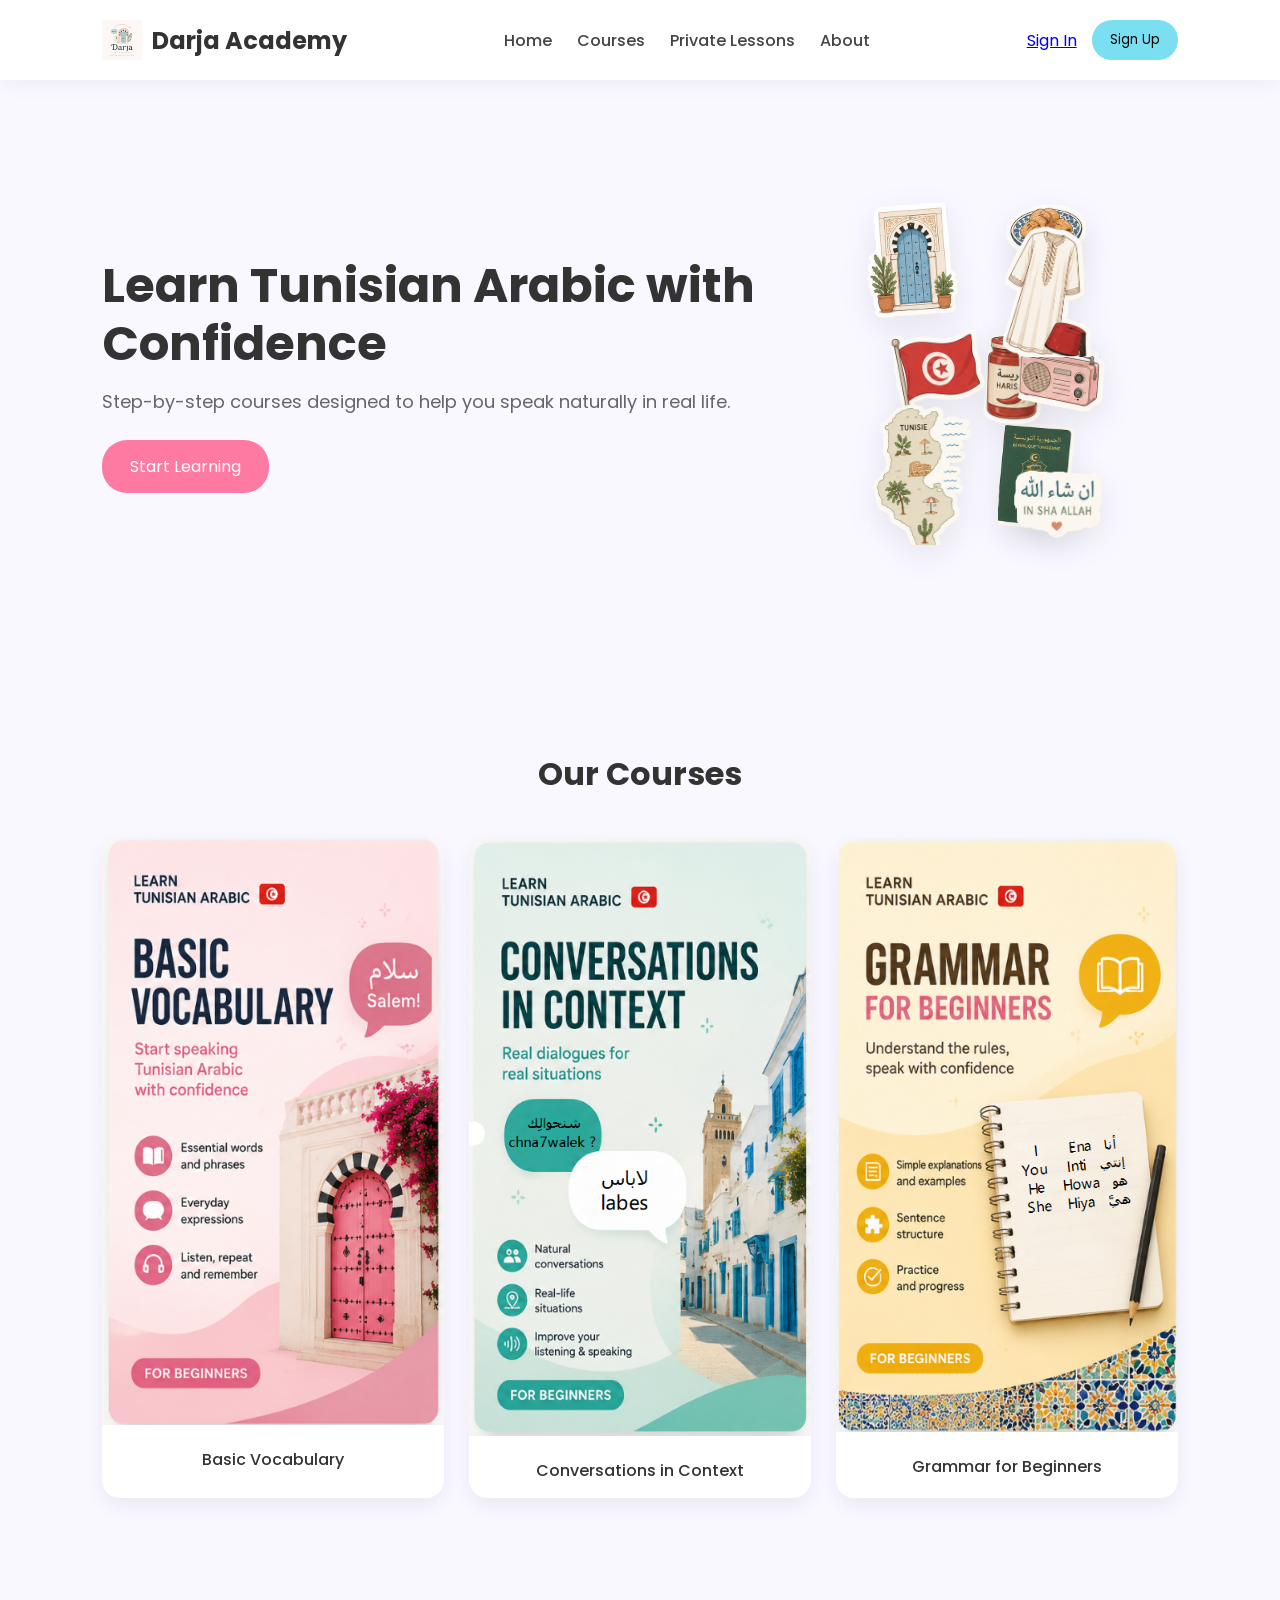
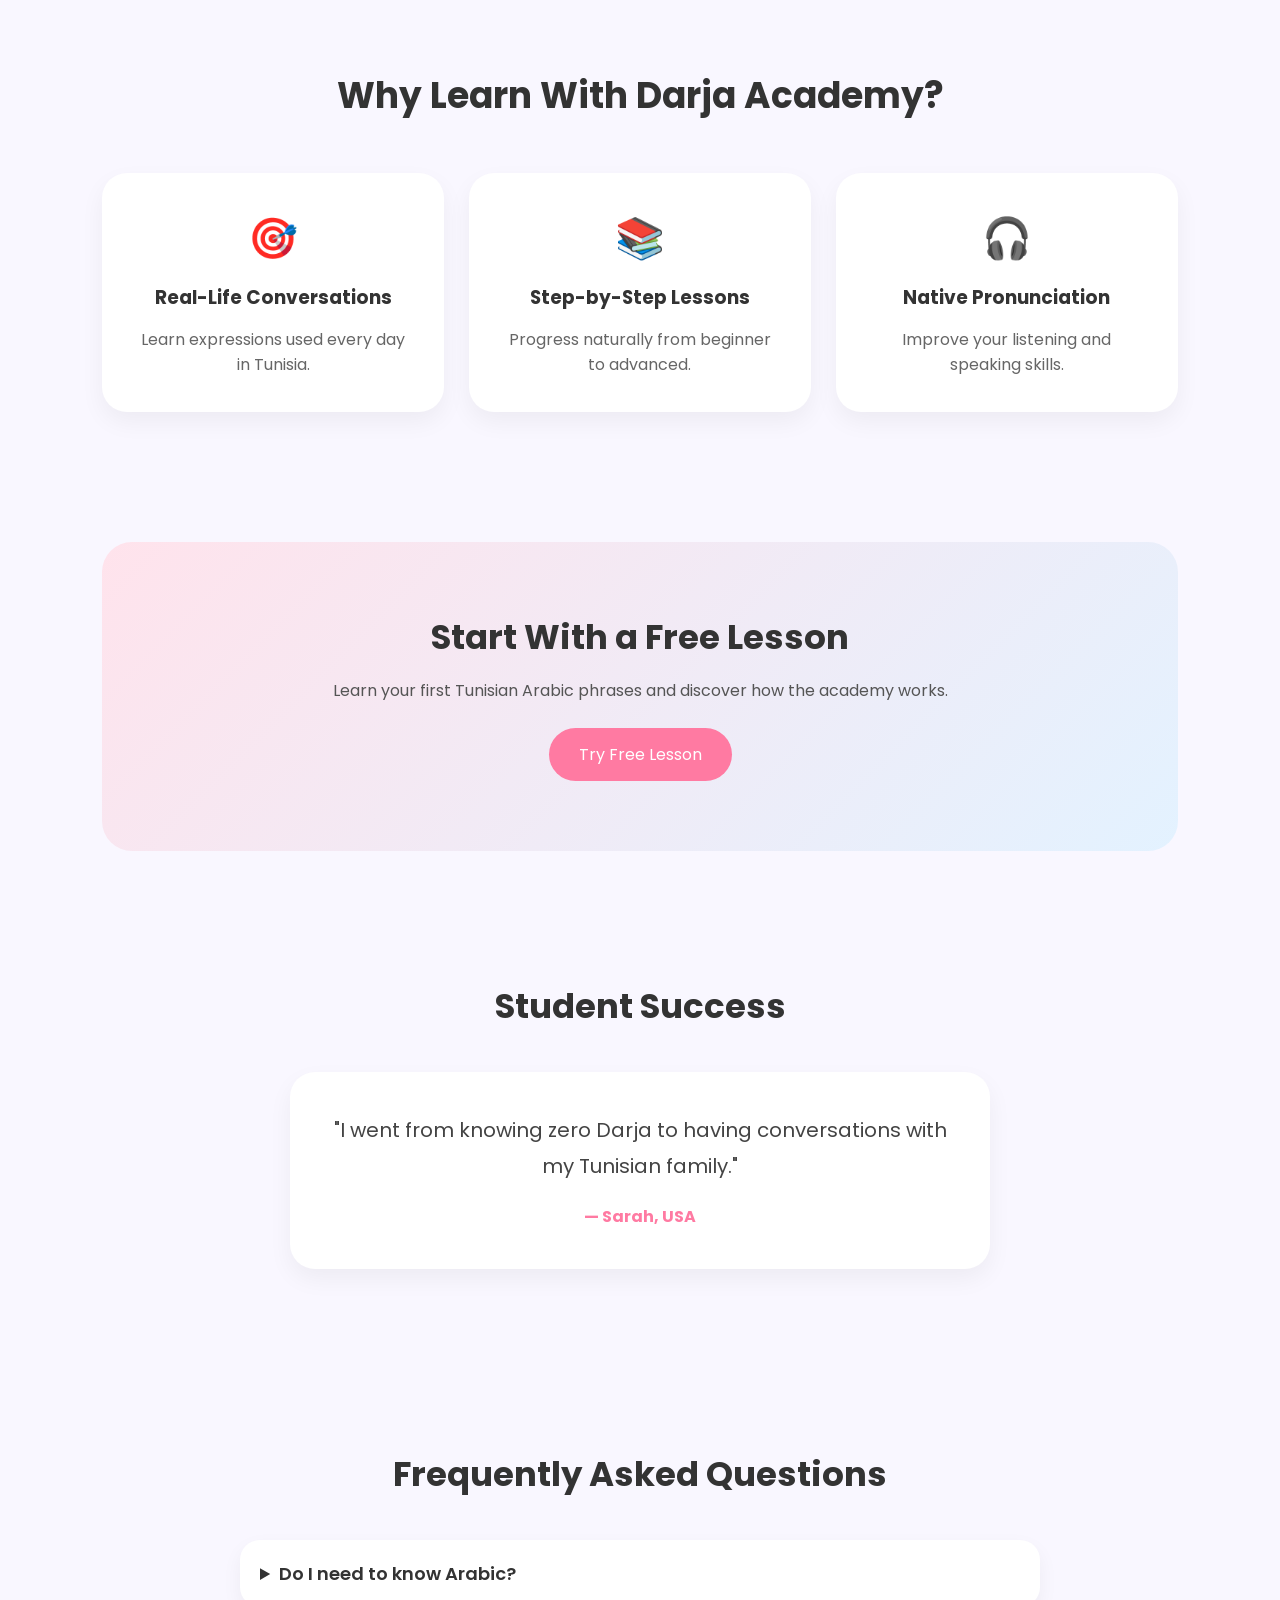
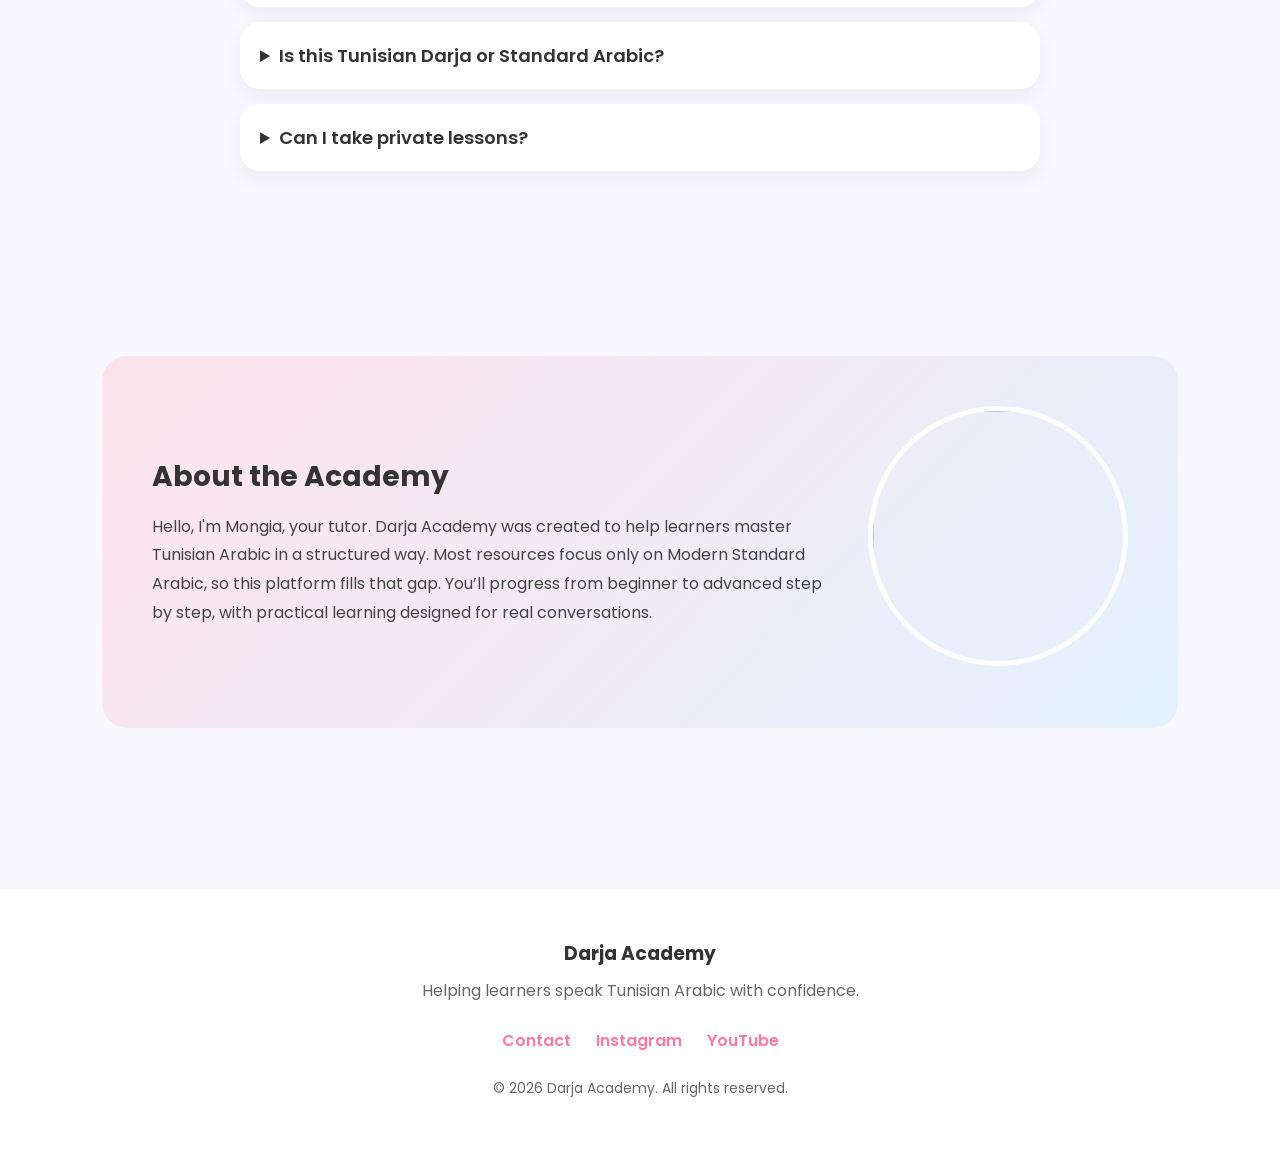
==== website.html @ 354392b5 "Initial Darja Academy website" ====
<!DOCTYPE html>
<html lang="en">
<head>
  <meta charset="UTF-8">
  <title>Darja Academy</title>
  <link rel="stylesheet" href="style.css">
  <link href="https://fonts.googleapis.com/css2?family=Poppins:wght@300;400;600;700&display=swap" rel="stylesheet">
</head>

<body>

<!-- NAVBAR -->
<header class="navbar">
  <div class="logo">
    <img src="images/logo.png" alt="logo">
    <h2>Darja Academy</h2>
  </div>

  <nav>
    <a href="#home">Home</a>
    <a href="#courses">Courses</a>
    <a href="https://preply.in/MONGIA6EN878583110?ts=17806792" target="_blank">Private Lessons</a>
    <a href="#about">About</a>
  </nav>

  <div class="auth">
    <a href="#">Sign In</a>
    <button>Sign Up</button>
  </div>
</header>

<!-- HERO -->
<section class="hero" id="home">

  <div class="hero-text">
    <h1>Learn Tunisian Arabic with Confidence</h1>
    <p>Step-by-step courses designed to help you speak naturally in real life.</p>
    <a href="#courses" class="main-btn">Start Learning</a>
  </div>

  <div class="hero-stickers">
  <img src="images/stickers/passport.png" class="sticker passport" alt="Tunisian passport">
  <img src="images/stickers/harissa.png" class="sticker harissa" alt="Harissa">
  <img src="images/stickers/blue_door.png" class="sticker blue-door" alt="Blue door">
  <img src="images/stickers/flag.png" class="sticker flag" alt="Tunisian flag">
  <img src="images/stickers/inshallah.png" class="sticker inshallah" alt="Inshallah">
  <img src="images/stickers/pastries.png" class="sticker pastries" alt="Pastries">
  <img src="images/stickers/radio.png" class="sticker radio" alt="Radio">
  <img src="images/stickers/traditional_clothes.png" class="sticker clothes" alt="Traditional clothes">
  <img src="images/stickers/tunisia_map.png" class="sticker map" alt="Tunisian map">
</div>

</section>

<!-- COURSES -->
<section class="courses" id="courses">

  <h2>Our Courses</h2>

  <div class="course-grid">

    <div class="card">
      <img src="images/course1.png">
      <h3>Basic Vocabulary</h3>
    </div>

    <div class="card">
      <img src="images/course2.png">
      <h3>Conversations in Context</h3>
    </div>

    <div class="card">
      <img src="images/course3.png">
      <h3>Grammar for Beginners</h3>
    </div>

  </div>

</section>
<!-- WHY CHOOSE US -->
<section class="benefits">
  <h2>Why Learn With Darja Academy?</h2>

  <div class="benefit-grid">
    <div class="benefit-card">
      <span>🎯</span>
      <h3>Real-Life Conversations</h3>
      <p>Learn expressions used every day in Tunisia.</p>
    </div>

    <div class="benefit-card">
      <span>📚</span>
      <h3>Step-by-Step Lessons</h3>
      <p>Progress naturally from beginner to advanced.</p>
    </div>

    <div class="benefit-card">
      <span>🎧</span>
      <h3>Native Pronunciation</h3>
      <p>Improve your listening and speaking skills.</p>
    </div>
  </div>
</section>

<!-- FREE LESSON -->
<section class="preview">
  <h2>Start With a Free Lesson</h2>
  <p>Learn your first Tunisian Arabic phrases and discover how the academy works.</p>
  <button>Try Free Lesson</button>
</section>

<!-- TESTIMONIAL -->
<section class="testimonials">
  <h2>Student Success</h2>

  <div class="testimonial-card">
    <p>"I went from knowing zero Darja to having conversations with my Tunisian family."</p>
    <h4>— Sarah, USA</h4>
  </div>
</section>

<!-- FAQ -->
<section class="faq">

  <h2>Frequently Asked Questions</h2>

  <div class="faq-container">

    <details>
      <summary>Do I need to know Arabic?</summary>
      <p>
        No. Our courses are designed for complete beginners as well as learners with some Arabic background.
      </p>
    </details>

    <details>
      <summary>Is this Tunisian Darja or Standard Arabic?</summary>
      <p>
        Darja Academy focuses on Tunisian Arabic (Darja), the language spoken in everyday life in Tunisia.
      </p>
    </details>

    <details>
      <summary>Can I take private lessons?</summary>
      <p>
        Yes! Private one-on-one lessons are available through the Private Lessons section.
      </p>
    </details>

  </div>

</section>


<!-- ABOUT -->
<section class="about" id="about">

  <div class="about-box">

    <div class="about-text">
      <h2>About the Academy</h2>

      <p>
        Hello, I'm Mongia, your tutor.  
        Darja Academy was created to help learners master Tunisian Arabic in a structured way.
        Most resources focus only on Modern Standard Arabic, so this platform fills that gap.

        You’ll progress from beginner to advanced step by step, with practical learning designed for real conversations.
      </p>
    </div>

    <div class="about-image">
      <img src="images/profile.jpg">
    </div>

  </div>

</section>

<!-- FOOTER -->
<footer class="footer">

  <h3>Darja Academy</h3>

  <p>Helping learners speak Tunisian Arabic with confidence.</p>

  <div class="footer-links">
    <a href="mailto:mongia305@gmail.com">Contact</a>
    <a href="#">Instagram</a>
    <a href="#">YouTube</a>
  </div>

  <p class="copyright">
    © 2026 Darja Academy. All rights reserved.
  </p>

</footer>
</body>
</html>
---- style.css ----
* {
  margin: 0;
  padding: 0;
  box-sizing: border-box;
  font-family: "Poppins", sans-serif;
}

body {
  background: #f9f7ff;
  color: #333;
}

/* NAVBAR */
.navbar {
  display: flex;
  justify-content: space-between;
  align-items: center;
  padding: 20px 8%;
  background: white;
  box-shadow: 0 4px 20px rgba(0,0,0,0.05);
  position: sticky;
  top: 0;
}

.logo {
  display: flex;
  align-items: center;
  gap: 10px;
}

.logo img {
  width: 40px;
}

nav {
  display: flex;
  gap: 25px;
}

nav a {
  text-decoration: none;
  color: #444;
  font-weight: 500;
}

nav a:hover {
  color: #ff7aa2;
}

.auth {
  display: flex;
  gap: 15px;
  align-items: center;
}

.auth button {
  background: #7bdff2;
  border: none;
  padding: 10px 18px;
  border-radius: 25px;
  cursor: pointer;
}

/* HERO */
.hero {
  display: flex;
  align-items: center;
  justify-content: space-between;
  padding: 80px 8%;
}

.hero-text h1 {
  font-size: 48px;
  line-height: 1.2;
}

.hero-text p {
  margin-top: 15px;
  font-size: 18px;
  color: #666;
}

.hero-text button {
  margin-top: 25px;
  padding: 14px 28px;
  border: none;
  border-radius: 25px;
  background: #ff7aa2;
  color: white;
  cursor: pointer;
}

.hero-image img {
  width: 420px;
}

/* COURSES */
.courses {
  padding: 80px 8%;
  text-align: center;
}

.courses h2 {
  font-size: 32px;
  margin-bottom: 40px;
}

.course-grid {
  display: grid;
  grid-template-columns: repeat(auto-fit, minmax(220px, 1fr));
  gap: 25px;
}

.card {
  background: white;
  border-radius: 18px;
  overflow: hidden;
  box-shadow: 0 8px 20px rgba(0,0,0,0.06);
  transition: 0.3s;
}

.card:hover {
  transform: translateY(-8px);
}

.card img {
  width: 100%;
}

.card h3 {
  padding: 15px;
  font-size: 16px;
  font-weight: 500;
}

/* ABOUT */
.about {
  padding: 80px 8%;
}

.about-box {
  display: flex;
  align-items: center;
  justify-content: space-between;
  gap: 40px;
  background: linear-gradient(135deg, #ffe3ec, #e3f2ff);
  padding: 50px;
  border-radius: 25px;
}

.about-text h2 {
  font-size: 28px;
  margin-bottom: 15px;
}

.about-text p {
  line-height: 1.8;
  color: #444;
}

.about-image img {
  width: 260px;
  height: 260px;
  border-radius: 50%;
  object-fit: cover;
  border: 5px solid white;
}

/* RESPONSIVE */
@media (max-width: 768px) {

  .hero {
    flex-direction: column;
    text-align: center;
  }

  .hero-image img {
    width: 300px;
    margin-top: 30px;
  }

  .about-box {
    flex-direction: column;
    text-align: center;
  }

  nav {
    display: none;
  }
  
}

/* NEW SECTIONS */

.benefits {
  padding: 90px 8%;
  text-align: center;
}

.benefits h2 {
  font-size: 36px;
  margin-bottom: 50px;
}

.benefit-grid {
  display: grid;
  grid-template-columns: repeat(auto-fit, minmax(250px, 1fr));
  gap: 25px;
}

.benefit-card {
  background: white;
  padding: 35px;
  border-radius: 25px;
  box-shadow: 0 10px 25px rgba(0,0,0,0.05);
}

.benefit-card span {
  font-size: 40px;
}

.benefit-card h3 {
  margin: 15px 0;
}

.benefit-card p {
  color: #666;
}

.preview {
  margin: 40px 8%;
  padding: 70px;
  text-align: center;
  border-radius: 30px;
  background: linear-gradient(135deg, #ffe3ec, #e3f2ff);
}

.preview h2 {
  font-size: 34px;
  margin-bottom: 15px;
}

.preview p {
  color: #555;
  margin-bottom: 25px;
}

.preview button {
  background: #ff7aa2;
  color: white;
  border: none;
  padding: 14px 30px;
  border-radius: 30px;
  cursor: pointer;
  font-size: 16px;
}

.testimonials {
  padding: 90px 8%;
  text-align: center;
}

.testimonials h2 {
  font-size: 34px;
  margin-bottom: 40px;
}

.testimonial-card {
  max-width: 700px;
  margin: auto;
  background: white;
  padding: 40px;
  border-radius: 25px;
  box-shadow: 0 10px 25px rgba(0,0,0,0.05);
}

.testimonial-card p {
  font-size: 20px;
  line-height: 1.8;
  color: #444;
}

.testimonial-card h4 {
  margin-top: 20px;
  color: #ff7aa2;
}
/* FAQ */

.faq {
  padding: 90px 8%;
  text-align: center;
}

.faq h2 {
  font-size: 34px;
  margin-bottom: 40px;
}

.faq-container {
  max-width: 800px;
  margin: auto;
}

.faq details {
  background: white;
  margin-bottom: 15px;
  padding: 20px;
  border-radius: 20px;
  text-align: left;
  box-shadow: 0 8px 20px rgba(0,0,0,0.05);
}

.faq summary {
  cursor: pointer;
  font-weight: 600;
  font-size: 18px;
}

.faq p {
  margin-top: 15px;
  color: #666;
  line-height: 1.6;
}

/* FOOTER */

.footer {
  background: white;
  text-align: center;
  padding: 50px 8%;
  margin-top: 80px;
  border-top: 1px solid #eee;
}

.footer h3 {
  margin-bottom: 10px;
}

.footer p {
  color: #666;
}

.footer-links {
  margin: 25px 0;
  display: flex;
  justify-content: center;
  gap: 25px;
}

.footer-links a {
  text-decoration: none;
  color: #ff7aa2;
  font-weight: 600;
}

.footer-links a:hover {
  opacity: 0.8;
}

.copyright {
  font-size: 14px;
  color: #999;
}
/* FINAL IMPROVEMENTS */

html {
  scroll-behavior: smooth;
}

.navbar {
  z-index: 1000;
}

button {
  transition: 0.3s;
}

button:hover {
  opacity: 0.85;
  transform: translateY(-2px);
}

.main-btn {
  display: inline-block;
  margin-top: 25px;
  padding: 14px 28px;
  border-radius: 25px;
  background: #ff7aa2;
  color: white;
  text-decoration: none;
  transition: 0.3s;
}

.main-btn:hover {
  opacity: 0.85;
  transform: translateY(-2px);
}
/* HERO STICKERS */

/* HERO STICKERS */

.hero-stickers {
  position: relative;
  width: 520px;
  height: 430px;
  margin: auto;
}

.sticker {
  position: absolute;
  width: 105px;
  filter: drop-shadow(0 10px 15px rgba(0,0,0,0.08));
  animation: explodeFloat 5s ease-in-out infinite;
  will-change: transform;
}

/* TOP */

.blue-door {
  left: 60px;
  top: 40px;
  --x: -18px;
  --y: -18px;
}

.pastries {
  left: 200px;
  top: 35px;
  --x: 0px;
  --y: -24px;
}

.clothes {
  right: 70px;
  top: 45px;
  --x: 18px;
  --y: -18px;
}

/* MIDDLE */

.flag {
  left: 85px;
  top: 165px;
  --x: -24px;
  --y: 0px;
}

.radio {
  left: 215px;
  top: 155px;
  --x: 0px;
  --y: -10px;
}

.harissa {
  right: 95px;
  top: 165px;
  --x: 24px;
  --y: 0px;
}

/* BOTTOM */

.map {
  left: 70px;
  bottom: 45px;
  --x: -18px;
  --y: 18px;
}

.inshallah {
  left: 205px;
  bottom: 35px;
  width: 120px;
  --x: 0px;
  --y: 24px;
}

.passport {
  right: 75px;
  bottom: 45px;
  --x: 18px;
  --y: 18px;
}

/* CHILI */

.chili {
  left: 300px;
  top: 230px;
  width: 85px;
  --x: 14px;
  --y: 12px;
  animation: chiliWiggle 4s ease-in-out infinite;
}

/* ANIMATIONS */

@keyframes explodeFloat {
  0%, 100% {
    transform: translate(0, 0) scale(1) rotate(0deg);
  }

  50% {
    transform: translate(var(--x), var(--y)) scale(1.04) rotate(3deg);
  }
}

@keyframes chiliWiggle {
  0%, 100% {
    transform: translate(0, 0) scale(1) rotate(0deg);
  }

  50% {
    transform: translate(14px, 12px) scale(1.05) rotate(6deg);
  }
}

/* MOBILE */

@media (max-width: 768px) {
  .hero-stickers {
    width: 330px;
    height: 320px;
    margin-top: 30px;
  }

  .sticker {
    width: 70px;
  }

  .inshallah {
    width: 85px;
  }

  .blue-door {
    left: 25px;
    top: 25px;
  }

  .pastries {
    left: 125px;
    top: 20px;
  }

  .clothes {
    right: 25px;
    top: 25px;
  }

  .flag {
    left: 40px;
    top: 125px;
  }

  .radio {
    left: 130px;
    top: 115px;
  }

  .harissa {
    right: 45px;
    top: 125px;
  }

  .map {
    left: 35px;
    bottom: 25px;
  }

  .inshallah {
    left: 125px;
    bottom: 20px;
  }

  .passport {
    right: 35px;
    bottom: 25px;
  }

}
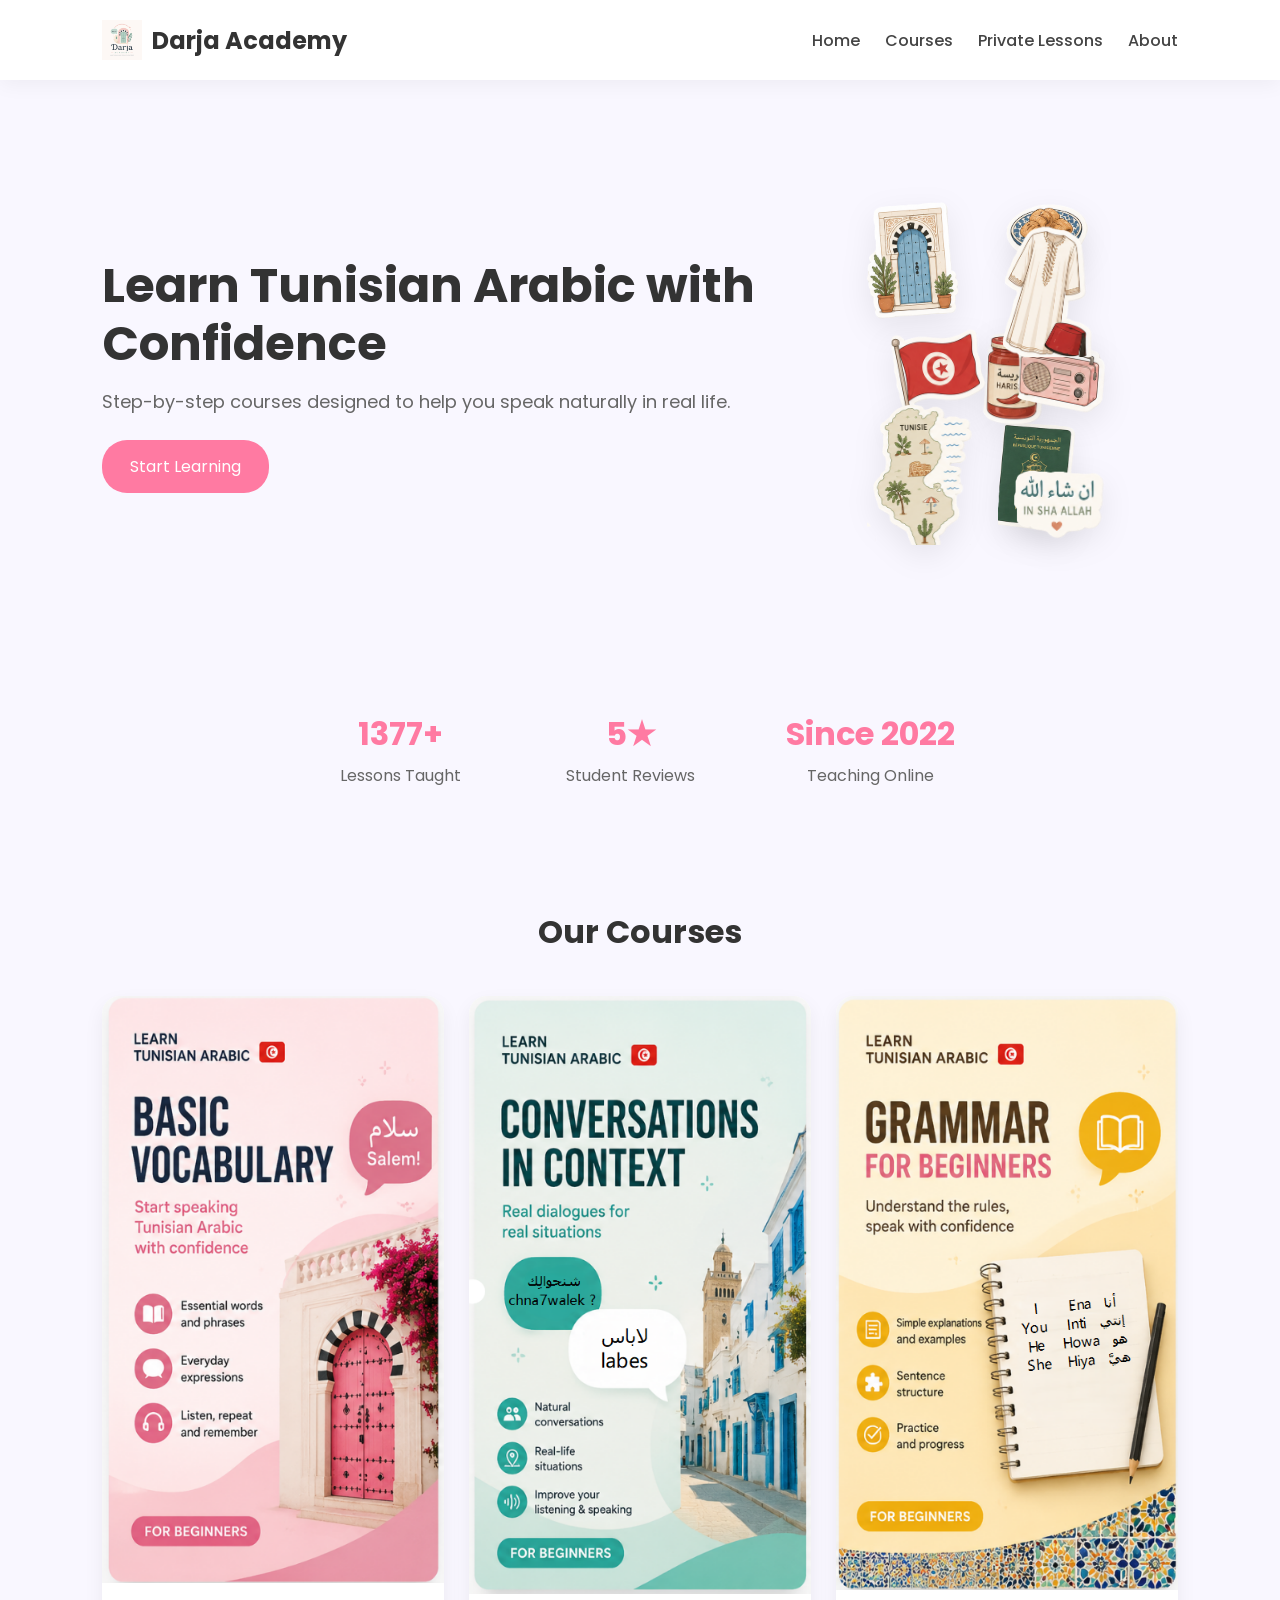
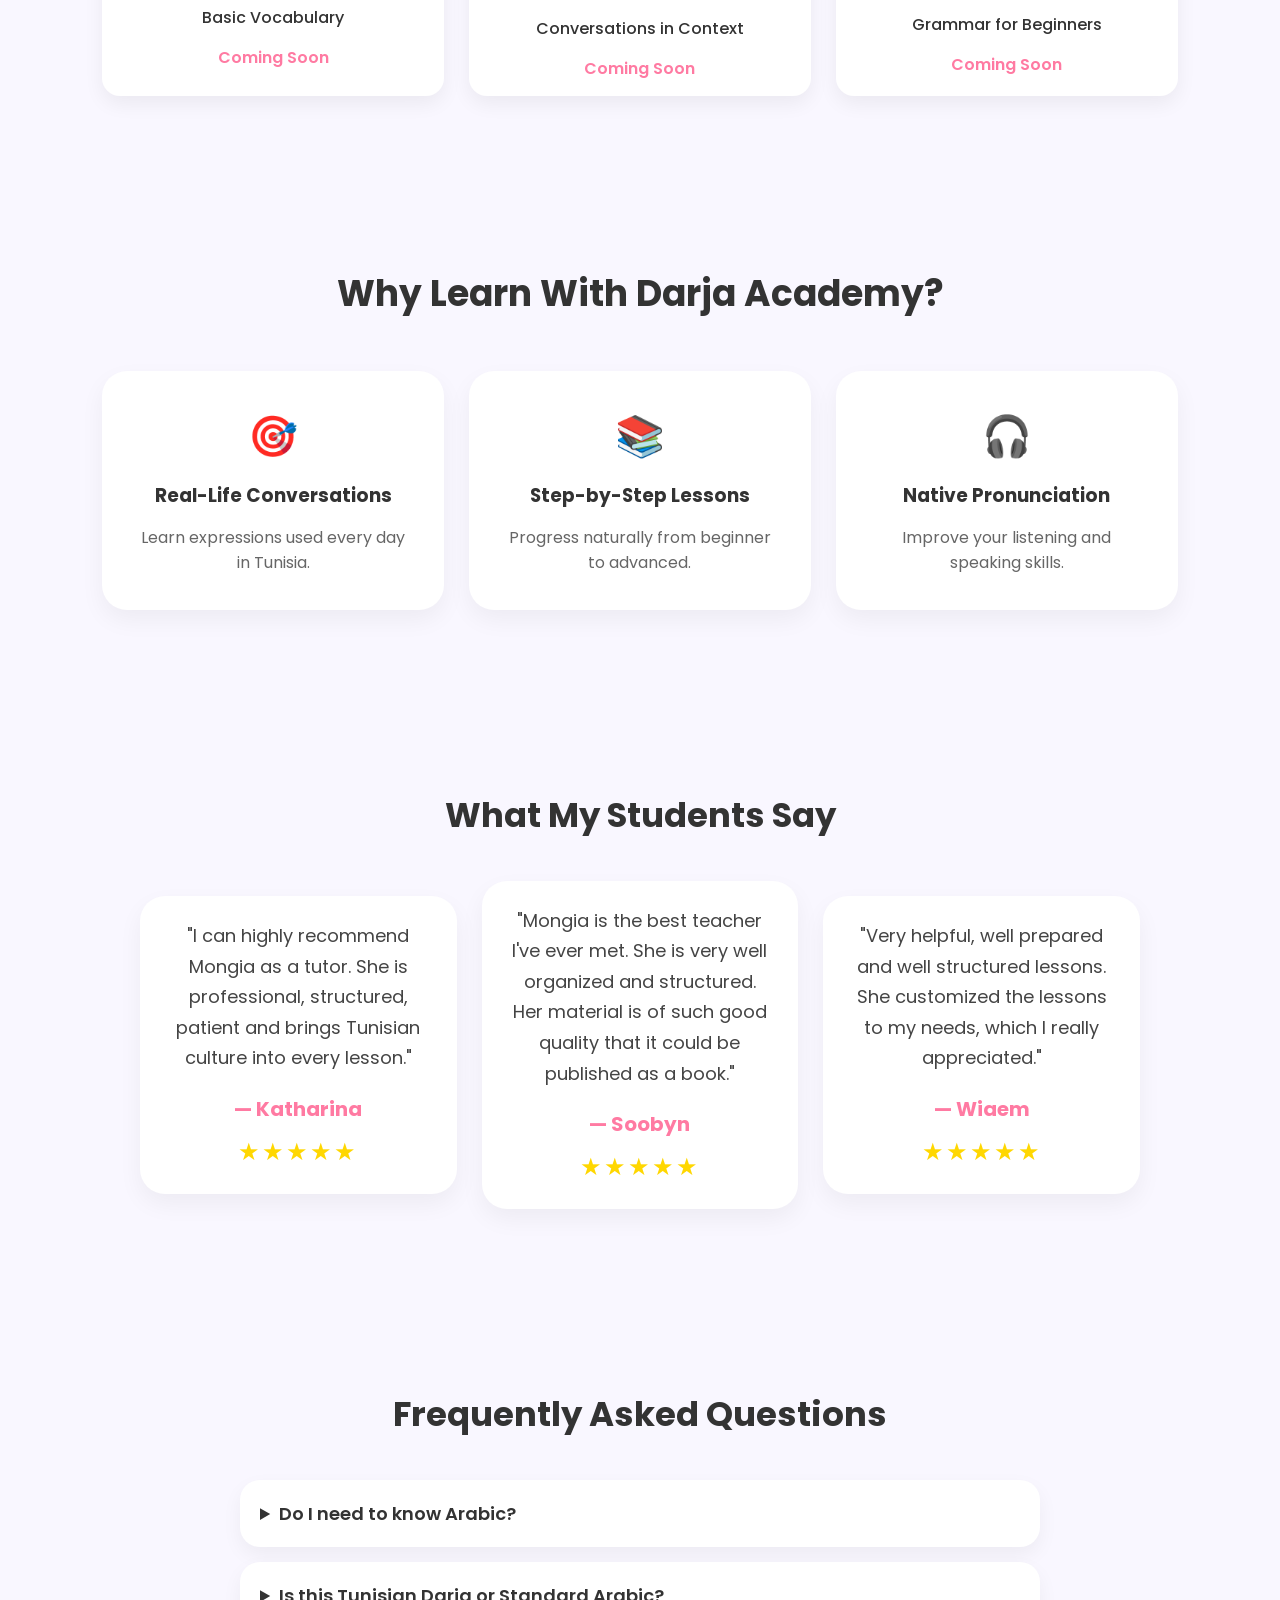
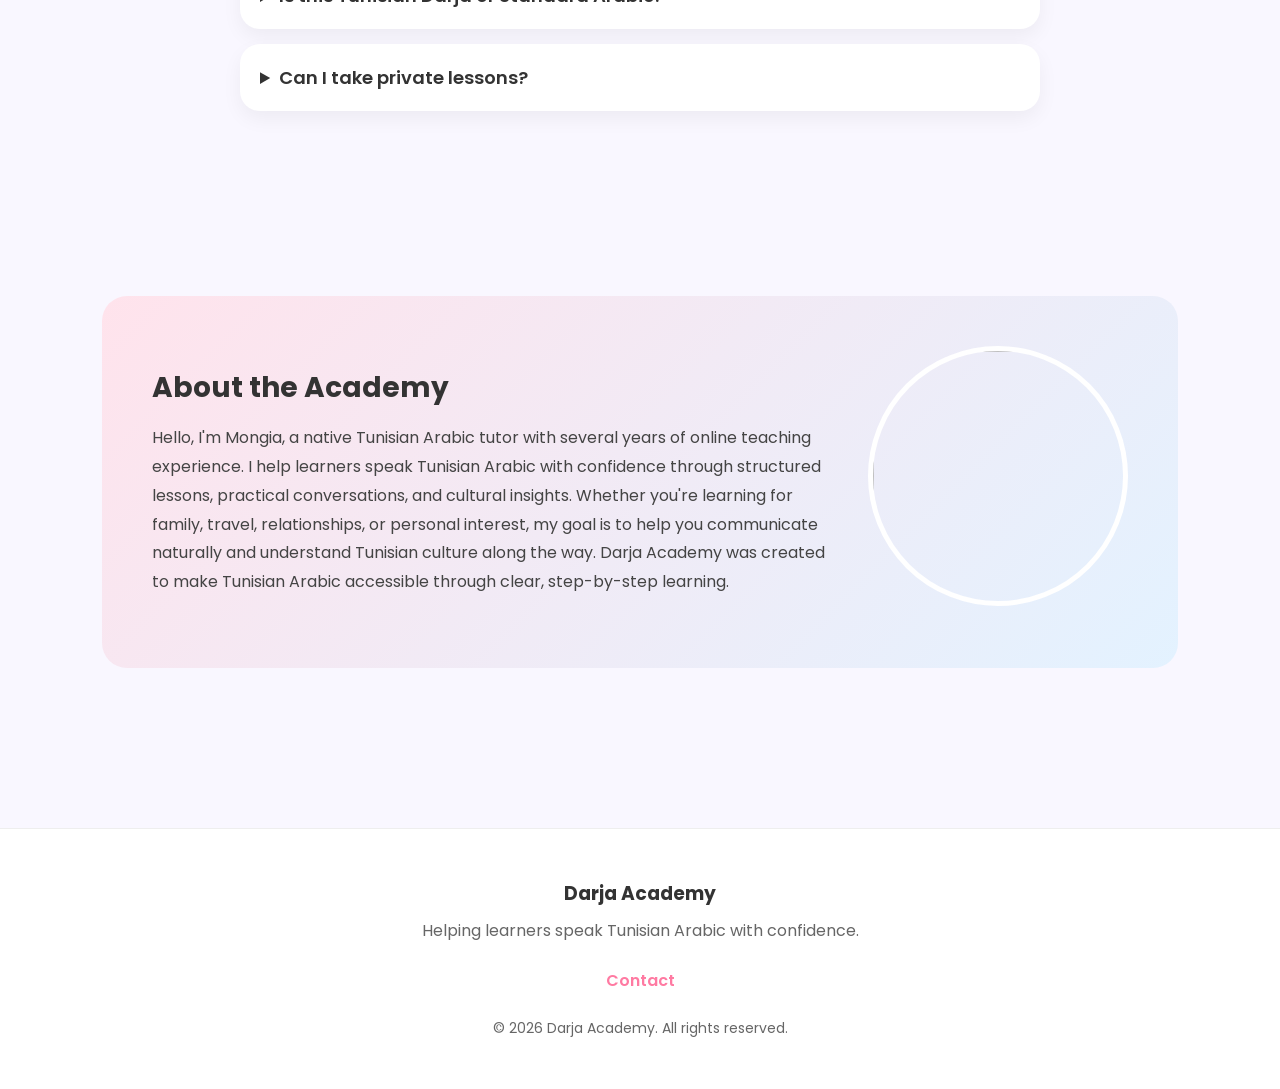
==== commit 2983491e: "Updated Darja Academy website" ====
--- a/website.html
+++ b/website.html
@@ -9,8 +9,9 @@
 
 <body>
 
-<!-- NAVBAR -->
+
 <header class="navbar">
+  
   <div class="logo">
     <img src="images/logo.png" alt="logo">
     <h2>Darja Academy</h2>
@@ -22,20 +23,21 @@
     <a href="https://preply.in/MONGIA6EN878583110?ts=17806792" target="_blank">Private Lessons</a>
     <a href="#about">About</a>
   </nav>
-
+ <!--
   <div class="auth">
     <a href="#">Sign In</a>
     <button>Sign Up</button>
   </div>
+ -->
 </header>
 
-<!-- HERO -->
+ 
 <section class="hero" id="home">
 
   <div class="hero-text">
     <h1>Learn Tunisian Arabic with Confidence</h1>
     <p>Step-by-step courses designed to help you speak naturally in real life.</p>
-    <a href="#courses" class="main-btn">Start Learning</a>
+    <a href="https://preply.in/MONGIA6EN878583110?ts=17806792" target="_blank" class="main-btn">Start Learning</a>
   </div>
 
   <div class="hero-stickers">
@@ -50,9 +52,28 @@
   <img src="images/stickers/tunisia_map.png" class="sticker map" alt="Tunisian map">
 </div>
 
-</section>
-
-<!-- COURSES -->
+
+
+</section>
+
+<div class="stats">
+  <div>
+    <h3>1377+</h3>
+    <p>Lessons Taught</p>
+  </div>
+
+  <div>
+    <h3>5★</h3>
+    <p>Student Reviews</p>
+  </div>
+
+  <div>
+    <h3>Since 2022</h3>
+    <p>Teaching Online</p>
+  </div>
+</div>
+
+
 <section class="courses" id="courses">
 
   <h2>Our Courses</h2>
@@ -62,22 +83,25 @@
     <div class="card">
       <img src="images/course1.png">
       <h3>Basic Vocabulary</h3>
+      <p>Coming Soon</p>
     </div>
 
     <div class="card">
       <img src="images/course2.png">
       <h3>Conversations in Context</h3>
+      <p>Coming Soon</p>
     </div>
 
     <div class="card">
       <img src="images/course3.png">
       <h3>Grammar for Beginners</h3>
-    </div>
-
-  </div>
-
-</section>
-<!-- WHY CHOOSE US -->
+      <p>Coming Soon</p>
+    </div>
+
+  </div>
+
+</section>
+
 <section class="benefits">
   <h2>Why Learn With Darja Academy?</h2>
 
@@ -102,24 +126,58 @@
   </div>
 </section>
 
-<!-- FREE LESSON -->
+<!--
 <section class="preview">
   <h2>Start With a Free Lesson</h2>
   <p>Learn your first Tunisian Arabic phrases and discover how the academy works.</p>
   <button>Try Free Lesson</button>
 </section>
-
-<!-- TESTIMONIAL -->
+-->
+
 <section class="testimonials">
-  <h2>Student Success</h2>
-
-  <div class="testimonial-card">
-    <p>"I went from knowing zero Darja to having conversations with my Tunisian family."</p>
-    <h4>— Sarah, USA</h4>
-  </div>
-</section>
-
-<!-- FAQ -->
+
+  <h2>What My Students Say</h2>
+
+  <div class="testimonial-grid">
+
+    <div class="testimonial-card">
+      <p>
+        "I can highly recommend Mongia as a tutor. She is professional, structured,
+        patient and brings Tunisian culture into every lesson."
+      </p>
+
+      <h4>— Katharina</h4>
+
+      <div class="stars">★★★★★</div>
+    </div>
+
+    <div class="testimonial-card">
+      <p>
+        "Mongia is the best teacher I've ever met. She is very well organized
+        and structured. Her material is of such good quality that it could be published as a book."
+      </p>
+
+      <h4>— Soobyn</h4>
+
+      <div class="stars">★★★★★</div>
+    </div>
+
+    <div class="testimonial-card">
+      <p>
+        "Very helpful, well prepared and well structured lessons. She customized
+        the lessons to my needs, which I really appreciated."
+      </p>
+
+      <h4>— Wiaem</h4>
+
+      <div class="stars">★★★★★</div>
+    </div>
+
+  </div>
+
+</section>
+
+
 <section class="faq">
 
   <h2>Frequently Asked Questions</h2>
@@ -152,7 +210,6 @@
 </section>
 
 
-<!-- ABOUT -->
 <section class="about" id="about">
 
   <div class="about-box">
@@ -161,11 +218,13 @@
       <h2>About the Academy</h2>
 
       <p>
-        Hello, I'm Mongia, your tutor.  
-        Darja Academy was created to help learners master Tunisian Arabic in a structured way.
-        Most resources focus only on Modern Standard Arabic, so this platform fills that gap.
-
-        You’ll progress from beginner to advanced step by step, with practical learning designed for real conversations.
+       Hello, I'm Mongia, a native Tunisian Arabic tutor with several years of online teaching experience.
+
+I help learners speak Tunisian Arabic with confidence through structured lessons, practical conversations, and cultural insights.
+
+Whether you're learning for family, travel, relationships, or personal interest, my goal is to help you communicate naturally and understand Tunisian culture along the way.
+
+Darja Academy was created to make Tunisian Arabic accessible through clear, step-by-step learning.
       </p>
     </div>
 
@@ -177,7 +236,7 @@
 
 </section>
 
-<!-- FOOTER -->
+
 <footer class="footer">
 
   <h3>Darja Academy</h3>
@@ -186,8 +245,7 @@
 
   <div class="footer-links">
     <a href="mailto:mongia305@gmail.com">Contact</a>
-    <a href="#">Instagram</a>
-    <a href="#">YouTube</a>
+   
   </div>
 
   <p class="copyright">
--- a/style.css
+++ b/style.css
@@ -26,10 +26,12 @@
   display: flex;
   align-items: center;
   gap: 10px;
+  
 }
 
 .logo img {
   width: 40px;
+  
 }
 
 nav {
@@ -131,6 +133,11 @@
   padding: 15px;
   font-size: 16px;
   font-weight: 500;
+}
+.card p {
+  color: #ff7aa2;
+  font-weight: 600;
+  padding-bottom: 15px;
 }
 
 /* ABOUT */
@@ -579,4 +586,122 @@
     bottom: 25px;
   }
 
+}
+/* TESTIMONIAL GRID */
+
+.testimonial-grid {
+  display: grid;
+  grid-template-columns: repeat(auto-fit, minmax(280px, 1fr));
+  gap: 25px;
+  max-width: 1200px;
+  margin: auto;
+}
+
+/* TESTIMONIALS */
+
+.testimonials {
+  padding: 90px 8%;
+  text-align: center;
+}
+
+.testimonials h2 {
+  font-size: 42px;
+  margin-bottom: 50px;
+}
+
+/* TESTIMONIALS */
+
+.testimonials {
+  padding: 90px 8%;
+  text-align: center;
+}
+
+.testimonials h2 {
+  font-size: 34px;
+  margin-bottom: 40px;
+}
+
+.testimonial-grid {
+  display: grid;
+  grid-template-columns: repeat(auto-fit, minmax(280px, 1fr));
+  gap: 25px;
+  max-width: 1000px;
+  margin: auto;
+}
+
+.testimonial-card {
+  background: white;
+  padding: 25px;
+  border-radius: 25px;
+  box-shadow: 0 10px 25px rgba(0,0,0,0.05);
+  text-align: center;
+  transition: 0.3s;
+}
+
+.testimonial-card:hover {
+  transform: translateY(-5px);
+}
+
+.testimonial-card p {
+  font-size: 18px;
+  line-height: 1.7;
+  color: #444;
+  margin-bottom: 15px;
+}
+
+.testimonial-card h4 {
+  color: #ff7aa2;
+  font-size: 20px;
+  margin-bottom: 10px;
+}
+
+.stars {
+  font-size: 24px;
+  color: gold;
+  margin-top: 10px;
+  letter-spacing: 2px;
+}
+
+.stats p {
+  color: #666;
+}
+
+@media (max-width: 768px) {
+  .stats {
+    flex-direction: column;
+    gap: 25px;
+  }
+}
+/* STATS SECTION */
+
+.stats {
+  display: flex;
+  justify-content: center;
+  align-items: center;
+  gap: 80px;
+  text-align: center;
+  padding: 40px 8%;
+  width: 100%;
+}
+
+.stats div {
+  min-width: 150px;
+}
+
+.stats h3 {
+  font-size: 32px;
+  color: #ff7aa2;
+  margin-bottom: 5px;
+}
+
+.stats p {
+  color: #666;
+  font-size: 16px;
+}
+
+@media (max-width: 768px) {
+  .stats {
+    flex-direction: column;
+    gap: 25px;
+  }
 }
